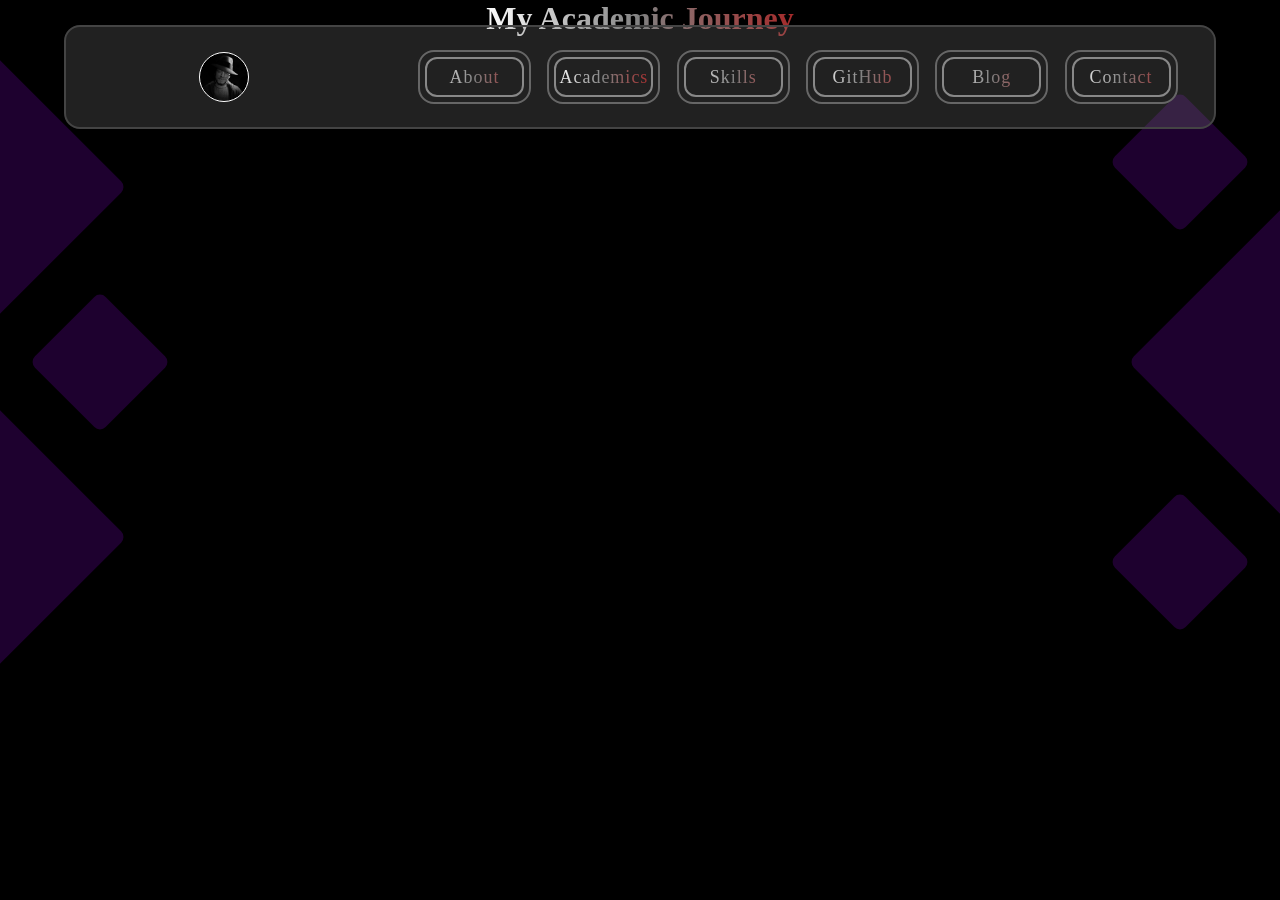
==== Pages/academics.html @ 6e8c1a6a "Initialize new page" ====
<!DOCTYPE html>
<html lang="en">
<head>
    <meta charset="UTF-8">
    <meta name="viewport" content="width=device-width, initial-scale=1.0">
    <title>Biraj Adhikari - Academics</title>
    <link rel="stylesheet" href="../Styling/root.css">
    <link rel="stylesheet" href="../Styling/navBar.css">
    <link rel="stylesheet" href="../Styling/decoration.css">
    <link rel="stylesheet" href="../Styling/academics.css">
</head>
<body id="academicsBody">
    <section id="decoration">
        <div class="decorator"></div>
        <div class="decorator"></div>
        <div class="decorator"></div>
        <div class="decorator"></div>
        <div class="decorator"></div>
        <div class="decorator"></div>
    </section>
    <nav>
        <div class="siteLogo"><a href="../index.html" style="all: unset; display: flex; justify-content: center; align-items: center; column-gap: 8px;"><div id="pp"></div><h1>Biraj Adhikari</h1></a></div>
        <img src="../Assets/settings.png" width="30px">
        <section>
            <div class="navItem"><a href="../index.html#aboutMe"><span>About</span></a></div>
            <div class="navItem"><a href="../index.html#academics"><span>Academics</span></a></div>
            <div class="navItem"><a href="../index.html#skills"><span>Skills</span></a></div>
            <div class="navItem"><a href="https://github.com/LibraAkaja/" target="_blank"><span>GitHub</span></a></div>
            <div class="navItem"><a href="../index.html#myBlog"><span>Blog</span></a></div>
            <div class="navItem"><span>Contact</span></a></div>
        </section>
    </nav>
    <h1 id="academicsHtmlH1">My Academic Journey</h1>
    <main id="academicsHtml">
    
    </main>
    <script src="../Scripts/navBar.js" type="module"></script>
    <script src="../Scripts/mainSections.js" type="module"></script>
</body>
</html>
---- Styling/root.css ----
*{
    padding: 0;
    margin: 0;
    box-sizing: border-box;
    outline: none;
}

body, html{
    background-color: #000000;
    overflow-x: hidden;
    scroll-behavior: smooth;
}

body{
    display: flex;
    flex-direction: column;
    justify-content: stretch;
    align-items: center;
    overflow-y: hidden;
}

main{
    width: 90vw;
    margin-top: 146px;
    z-index: 2;
    transition: transform 0.4s ease-in-out;
    display: grid;
    grid-template-columns: 1fr;
    row-gap: 71px;
    justify-items: center;
    align-items: center;
}

.detailCategory {
    opacity: 0;
    transform: translateY(12px);
    transition: all 0.4s ease;
}

#introduction:hover, #aboutMe:hover, #academics:hover, #myProjects:hover, #myBlog:hover, #contacts:hover{
    background: rgba(68, 68, 68, 0.5);
}

.detailCategory.show{
    opacity: 1;
    transform: translateY(0);
}

#root > section h3, #root > section p{
    user-select: none;
}

@media only screen and (min-width: 375px){
    main{
        margin-top: 172px;
        row-gap: 74px;
    }
}

@media only screen and (min-width: 768px){
    main{
        display: flex;
        justify-content: space-around;
        align-items: center;
        flex-direction: row;
        flex-wrap: wrap;
    }
    main > section{
        min-width: 200px;
        max-width: 44%;
        min-height: 400px;
    }
    main > section:nth-of-type(1){
        min-width: 44%;
    }
    main > section:nth-of-type(2){
        min-height: 260px;
    }
    .detailCategory{
        scroll-margin-top: 175px;
    }
}

@media only screen and (min-width: 1024px){
    main{
        justify-content: space-evenly;
    }
    main > section:nth-of-type(1){
        min-width: 30%;
    }
    main > section:nth-of-type(3), main > section:nth-of-type(4), main > section:nth-of-type(5), main > section:nth-of-type(6){
        max-width: 35%;
    }
}
---- Styling/navBar.css ----
nav{
    width: 90vw;
    min-height: 50px;
    border: 2px solid #444444;
    border-radius: 1rem;
    box-sizing: border-box;
    display: flex;
    justify-content: space-around;
    align-items: center;
    flex-wrap: wrap;
    row-gap: 25px;
    overflow: hidden;
    transition: all 0.4s ease-in-out;
    background: rgba(128, 128, 128, 0.26);
    position: fixed;
    top: 25px;
    z-index: 4;
}

nav:hover{
    background: #333333;
}

nav section{
    width: 100%;
    min-height: 100px;
    padding: 25px;
    display: flex;
    justify-content: space-evenly;
    align-items: center;
    flex-wrap: wrap;
    gap: 25px;
    display: none;
}

.navItem{
    color: white;
    width: 11ch;
    height: 40px;
    border: 2px solid #666666;
    border-radius: 1rem;
    display: flex;
    justify-content: center;
    align-items: center;
    box-sizing: content-box;
    cursor: pointer;
}

.navItem a{
    all: unset;
}

.siteLogo{
    display: flex;
    justify-content: center;
    align-items: center;
    column-gap: 8px;
}

h1{
    font-size: x-large;
    background: linear-gradient(to right, white, grey, brown);
    background-clip: text;
    -webkit-background-clip: text;
    -webkit-text-fill-color: transparent;
    cursor: default;
}

#pp{
    width: 30px;
    aspect-ratio: 1;
    background: url(../Assets/BA.png) center center no-repeat;
    background-size: cover;
    border: 1px solid white;
    border-radius: 50%;
}

h1:hover{
    background: linear-gradient(to right, skyblue, crimson);
    background-clip: text;
    -webkit-background-clip: text;
    -webkit-text-fill-color: transparent;
}

nav.scrolled{
    background: #333333;
}

@media only screen and (min-width: 375px){
    nav{
        min-height: 75px;
    }
    #pp{
        width: 40px;
    }
    nav section{
        width: 350px;
    }
}

@media only screen and (min-width:647px){
    nav{
        width: 80vw;
    }
    nav section{
        width: 450px;
    }
}

@media only screen and (min-width: 768px){
    nav{
        width: 90vw;
        padding: 0px;
    }
    #pp{
        width: 50px;
    }
    nav img{
        display: none;
    }
    .siteLogo{
        width: 11%;
    }
    nav h1{
        display: none;
    }
    nav section{
        width: 87%;
        padding: 0px;
        gap: 0px;
        display: flex;
    }
    .navItem span{
        width: 11ch;
        height: 40px;
        border-radius: 0.75rem;
        box-sizing: border-box;
        display: flex;
        justify-content: center;
        align-items: center;
        border: 2px solid #888888;
        background: linear-gradient(to right, white, grey, brown);
        background-clip: text;
        -webkit-background-clip: text;
        -webkit-text-fill-color: transparent;
    }
    .navItem span:hover{
        background: linear-gradient(to right, skyblue, crimson);
        background-clip: text;
        -webkit-background-clip: text;
        -webkit-text-fill-color: transparent;
    }
    .navItem:hover{
        background-color: #222222;
    }
}

@media only screen and (min-width: 1024px){
    h1{
        display: block;
    }
    .siteLogo{
        width: 24%;
        column-gap: 15px;
    }
    nav section{
        display: flex;
        width: 69%;
    }
}

@media only screen and (min-width: 1252px){
    .navItem{
        padding: 5px;
        font-size: large;
    }
    h1{
        font-size: xx-large;
    }
    .navItem span{
        letter-spacing: 1px;
    }
}
---- Styling/decoration.css ----
#decoration{
    /* width: 100vw !important; */
    /* height: 100vh !important; */
    display: flex;
    justify-content: center;
    align-items: center;
    flex-wrap: nowrap;
    position: fixed;
    inset: 0;
    overflow: hidden;
    pointer-events: none;
}

.decorator:nth-of-type(1), .decorator:nth-of-type(3), .decorator:nth-of-type(5){
    width: 100px;
    aspect-ratio: 1;
    /* background-color: rgba(147, 0, 156, 0.26); */
    background-color: rgba(56, 3, 86, 0.55);
    border-radius: 0.5rem;
}

.decorator:nth-of-type(2), .decorator:nth-of-type(4), .decorator:nth-of-type(6){
    width: 250px;
    aspect-ratio: 1;
    /* background-color: rgba(176, 0, 178, 0.26); */
    background-color: rgba(56, 3, 86, 0.55);
    border-radius: 0.5rem;
}

.decorator{
    rotate: 45deg;
    flex-shrink: none;
    position: fixed;
}

.decorator:nth-of-type(2){
    top: 62px;
    left: -175px;
}

.decorator:nth-of-type(4){
    top: 237px;
    right: -150px;
}

.decorator:nth-of-type(6){
    top: 412px;
    left: -175px;
}

.decorator:nth-of-type(1){
    top: 112px;
    right: 50px;
    animation: spinClockwise 8s ease 0s infinite alternate;
}

.decorator:nth-of-type(3){
    top: 312px;
    left: 50px;
    animation: spinAnticlockwise 8s ease 0s infinite alternate;
}

.decorator:nth-of-type(5){
    top: 512px;
    right: 50px;
    animation: spinClockwise 8s ease 0s infinite alternate;
}

@keyframes spinClockwise{
    from{
        transform: rotateZ(0deg);
    }
    to{
        transform: rotateZ(360deg);
    }
}

@keyframes spinAnticlockwise{
    from{
        transform: rotateZ(0deg);
    }
    to{
        transform: rotateZ(-360deg);
    }
}
---- Styling/academics.css ----
#academics{
    width: 90vw;
    display: flex;
    justify-content: center;
    align-items: center;
    flex-direction: column;
    row-gap: 25px;
    border: 2px solid #444444;
    border-radius: 1rem 0.25rem 1rem 0.25rem;
    background: rgba(34, 34, 34, 0.75);
    padding: 25px 25px 50px 25px;
    box-sizing: border-box;
    color: white;
}

#academics span{
    margin-top: -51px;
    /* margin-left: 17px; */
    font-size: 22px;
    padding: 5px;
    background: #111111;
    display: block;
    width: 13ch;
    text-align: center;
    border: 2px solid #444444;
    border-radius: 0.5rem 0 0.5rem 0;
    box-sizing: border-box;
}

#academics img:nth-of-type(2), #academics a img{
    transition: filter 0.4s ease;
    filter: contrast(0.4);
}

#academics img:nth-of-type(2):hover, #academics a img:hover{
    filter: contrast(0) invert(1);
}

#academics span p, #academics p{
    background: linear-gradient(to right, white, grey, brown);
    background-clip: text;
    -webkit-background-clip: text;
    -webkit-text-fill-color: transparent;
}

#academics span p:hover, #academics p:hover{
    background: linear-gradient(to right, skyblue, crimson);
    background-clip: text;
    -webkit-background-clip: text;
    -webkit-text-fill-color: transparent;
}

@media only screen and (min-width: 320px){
    #academics p{
        font-size: larger;
    }
}
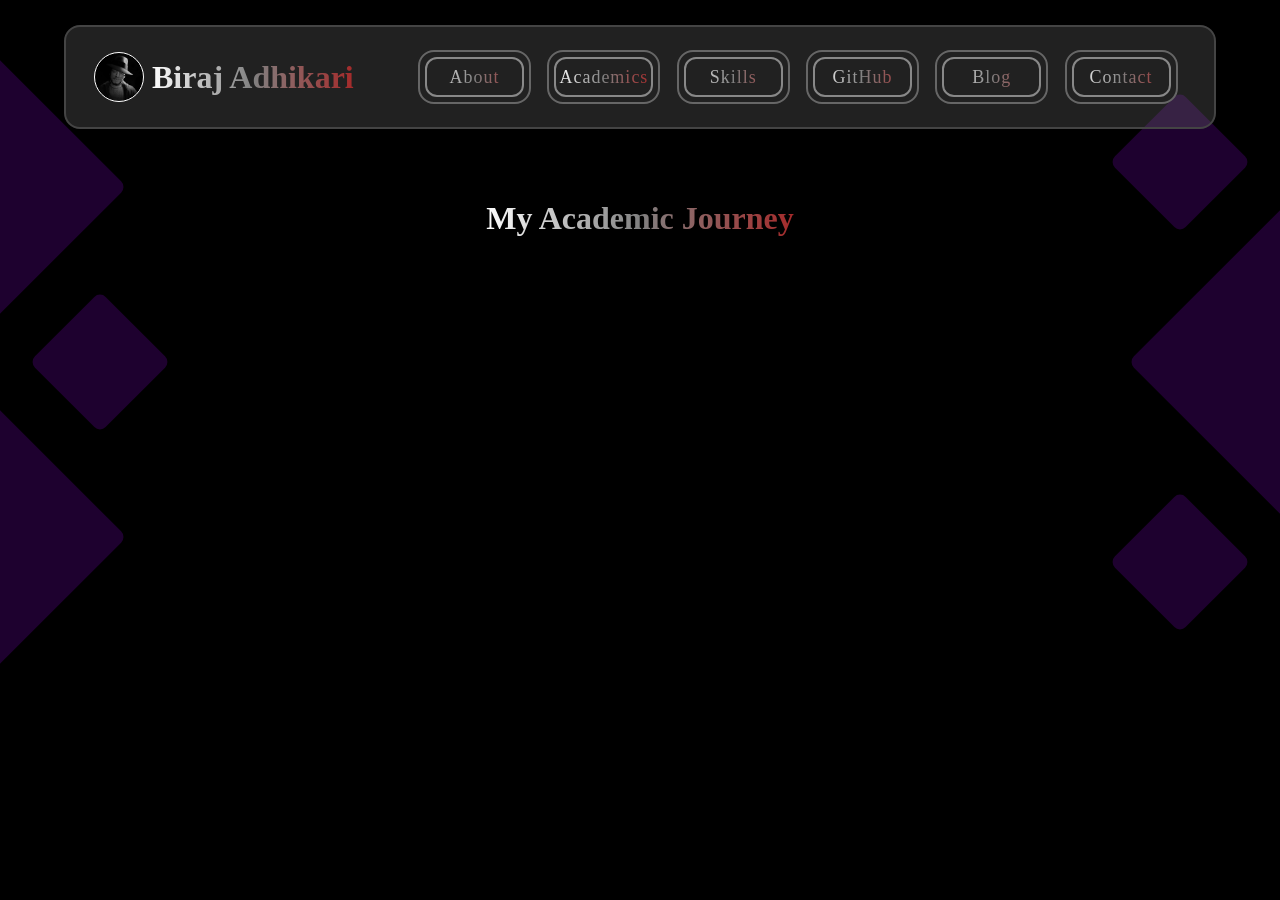
==== commit e9b0a461: "Structure assets" ====
--- a/Pages/academics.html
+++ b/Pages/academics.html
@@ -32,7 +32,34 @@
     </nav>
     <h1 id="academicsHtmlH1">My Academic Journey</h1>
     <main id="academicsHtml">
-    
+        <section class="institute" id="innovative">
+            <img src="">
+            <span>
+                <h2></h2>
+                <p></p>
+            </span>
+        </section>
+        <section class="institute" id="lsa">
+            <img src="">
+            <span>
+                <h2></h2>
+                <p></p>
+            </span>
+        </section>
+        <section class="institute" id="bernHardt">
+            <img src="">
+            <span>
+                <h2></h2>
+                <p></p>
+            </span>
+        </section>
+        <section class="institute" id="thapathali">
+            <img src="">
+            <span>
+                <h2></h2>
+                <p></p>
+            </span>
+        </section>
     </main>
     <script src="../Scripts/navBar.js" type="module"></script>
     <script src="../Scripts/mainSections.js" type="module"></script>
--- a/Styling/navBar.css
+++ b/Styling/navBar.css
@@ -69,7 +69,7 @@
 #pp{
     width: 30px;
     aspect-ratio: 1;
-    background: url(../Assets/BA.png) center center no-repeat;
+    background: url(../Assets/Cube/BA.png) center center no-repeat;
     background-size: cover;
     border: 1px solid white;
     border-radius: 50%;
@@ -157,7 +157,7 @@
 
 @media only screen and (min-width: 1024px){
     h1{
-        display: block;
+        display: block !important;
     }
     .siteLogo{
         width: 24%;
--- a/Styling/academics.css
+++ b/Styling/academics.css
@@ -54,4 +54,17 @@
     #academics p{
         font-size: larger;
     }
+}
+
+#academicsHtmlH1{
+    margin-top: 125px;
+    position: fixed;
+    transition: all 0.4s ease;
+}
+
+@media only screen and (min-width: 768px){
+    #academicsHtmlH1{
+        margin-top: 200px;
+        font-size: xx-large;
+    }
 }
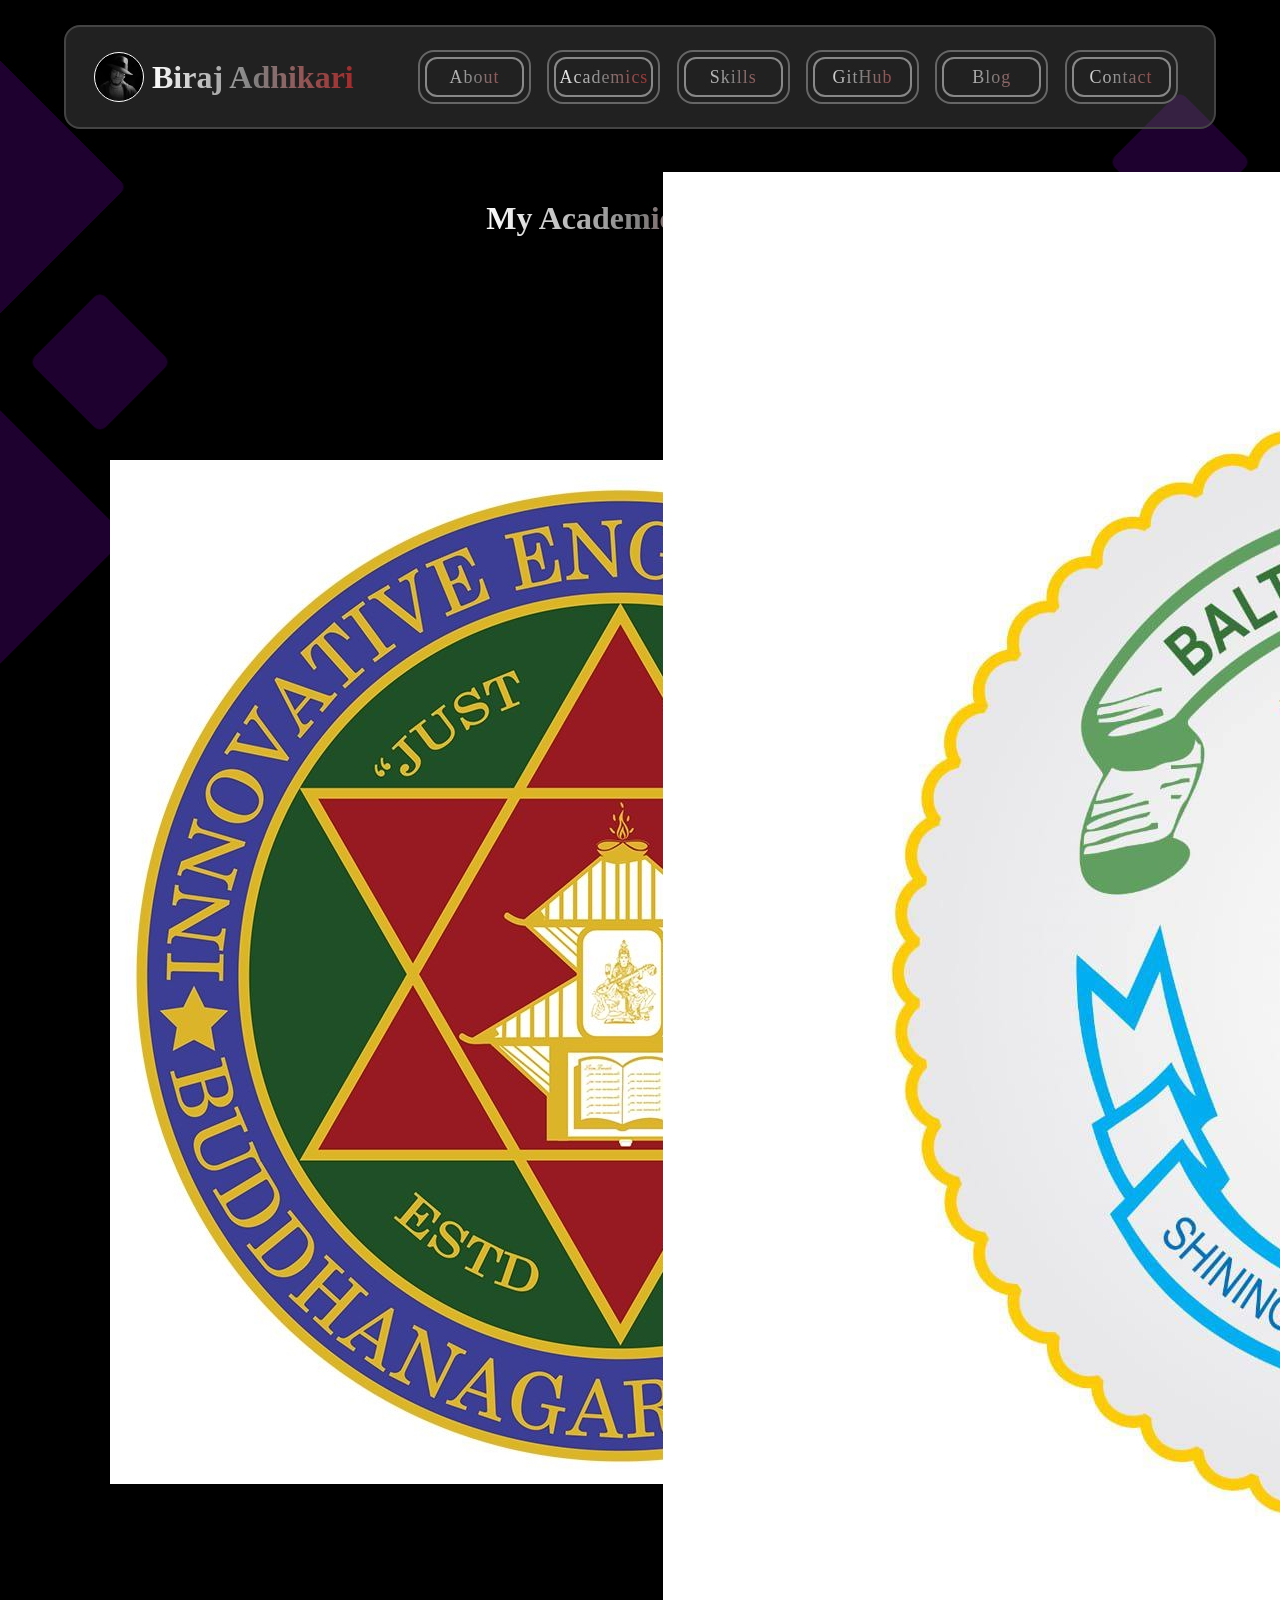
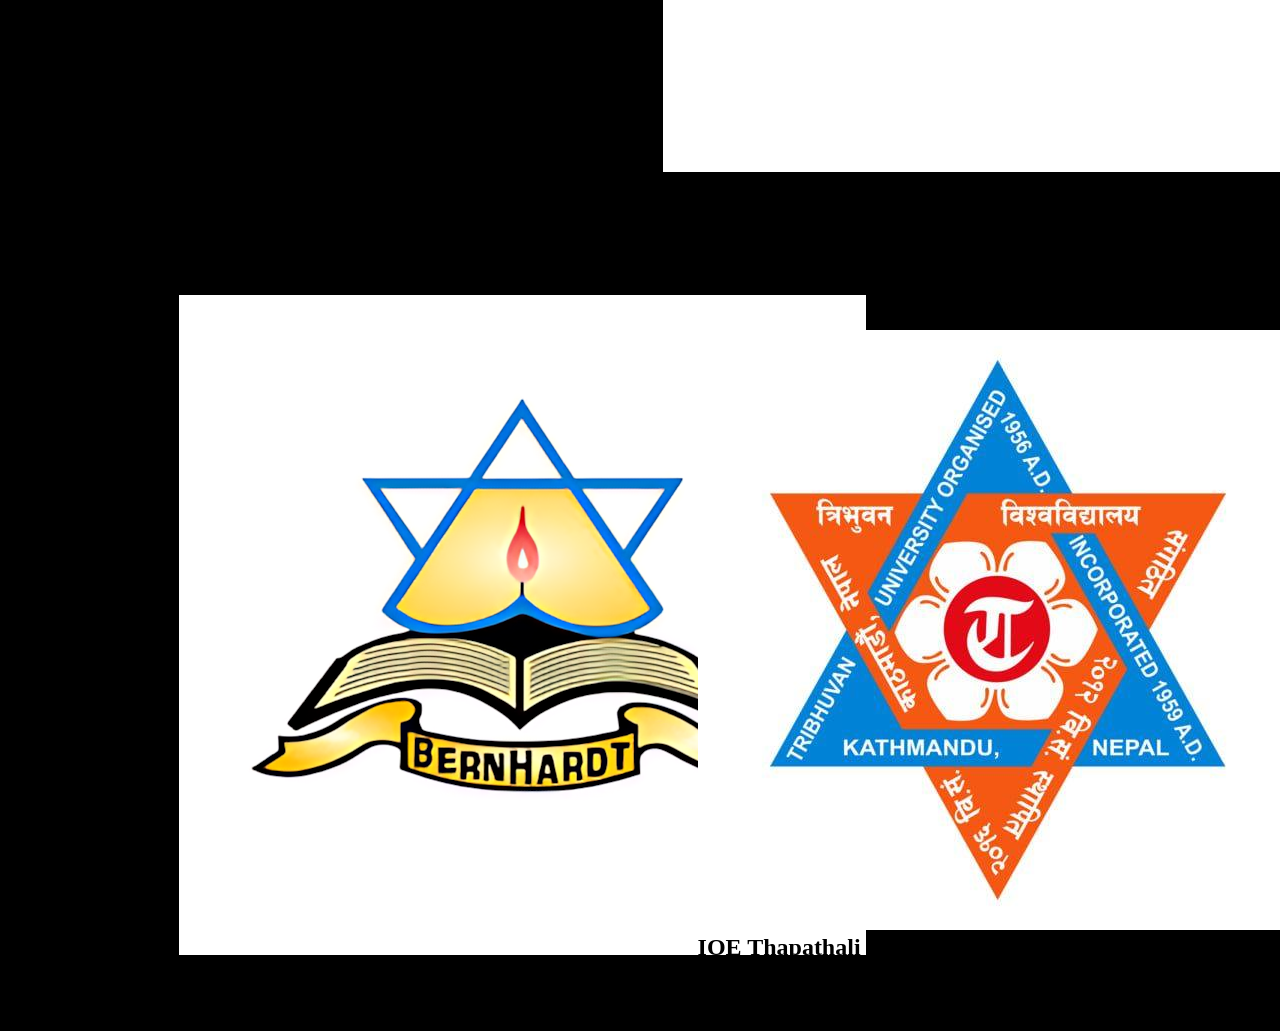
==== commit b3fe4935: "Add content to sections" ====
--- a/Pages/academics.html
+++ b/Pages/academics.html
@@ -23,41 +23,41 @@
         <img src="../Assets/settings.png" width="30px">
         <section>
             <div class="navItem"><a href="../index.html#aboutMe"><span>About</span></a></div>
-            <div class="navItem"><a href="../index.html#academics"><span>Academics</span></a></div>
+            <div class="navItem"><a href=""><span>Academics</span></a></div>
             <div class="navItem"><a href="../index.html#skills"><span>Skills</span></a></div>
             <div class="navItem"><a href="https://github.com/LibraAkaja/" target="_blank"><span>GitHub</span></a></div>
-            <div class="navItem"><a href="../index.html#myBlog"><span>Blog</span></a></div>
-            <div class="navItem"><span>Contact</span></a></div>
+            <div class="navItem"><a href="../Pages/myBlog.html"><span>Blog</span></a></div>
+            <div class="navItem"><a href="../Pages/contact.html"><span>Contact</span></a></div>
         </section>
     </nav>
-    <h1 id="academicsHtmlH1">My Academic Journey</h1>
-    <main id="academicsHtml">
+    <h1 id="academicsHtmlH1" class="hOne">My Academic Journey</h1>
+    <main id="academicsHtml" class="otherPage">
         <section class="institute" id="innovative">
-            <img src="">
+            <img src="../Assets/Academic/Innovative.jpg" alt="Innovative English School">
             <span>
-                <h2></h2>
-                <p></p>
+                <h2>Innovative English School</h2>
+                <p>This is the place where I studied from Grade 1 to Grade 7.</p>
             </span>
         </section>
         <section class="institute" id="lsa">
-            <img src="">
+            <img src="../Assets/Academic/LSA.jpg" alt="Little Stars Academy">
             <span>
-                <h2></h2>
-                <p></p>
+                <h2>Little Stars Academy</h2>
+                <p>This place is where I studied from Grade 8 and then graduated after Grade 10.</p>
             </span>
         </section>
         <section class="institute" id="bernHardt">
-            <img src="">
+            <img src="../Assets/Academic/BernHardt.png" alt="Kathmandu BernHardt Higher Secondary School">
             <span>
-                <h2></h2>
-                <p></p>
+                <h2>Kathmandu BernHardt Higher Secondary School</h2>
+                <p>This place is where I studied +2 (High School).</p>
             </span>
         </section>
         <section class="institute" id="thapathali">
-            <img src="">
+            <img src="../Assets/Academic/Thapathali.jpg" alt="Thapathali Campus">
             <span>
-                <h2></h2>
-                <p></p>
+                <h2>IOE Thapathali Campus</h2>
+                <p>This is where I am currently pursuing my Bachelors in Computer Engineering degree.</p>
             </span>
         </section>
     </main>
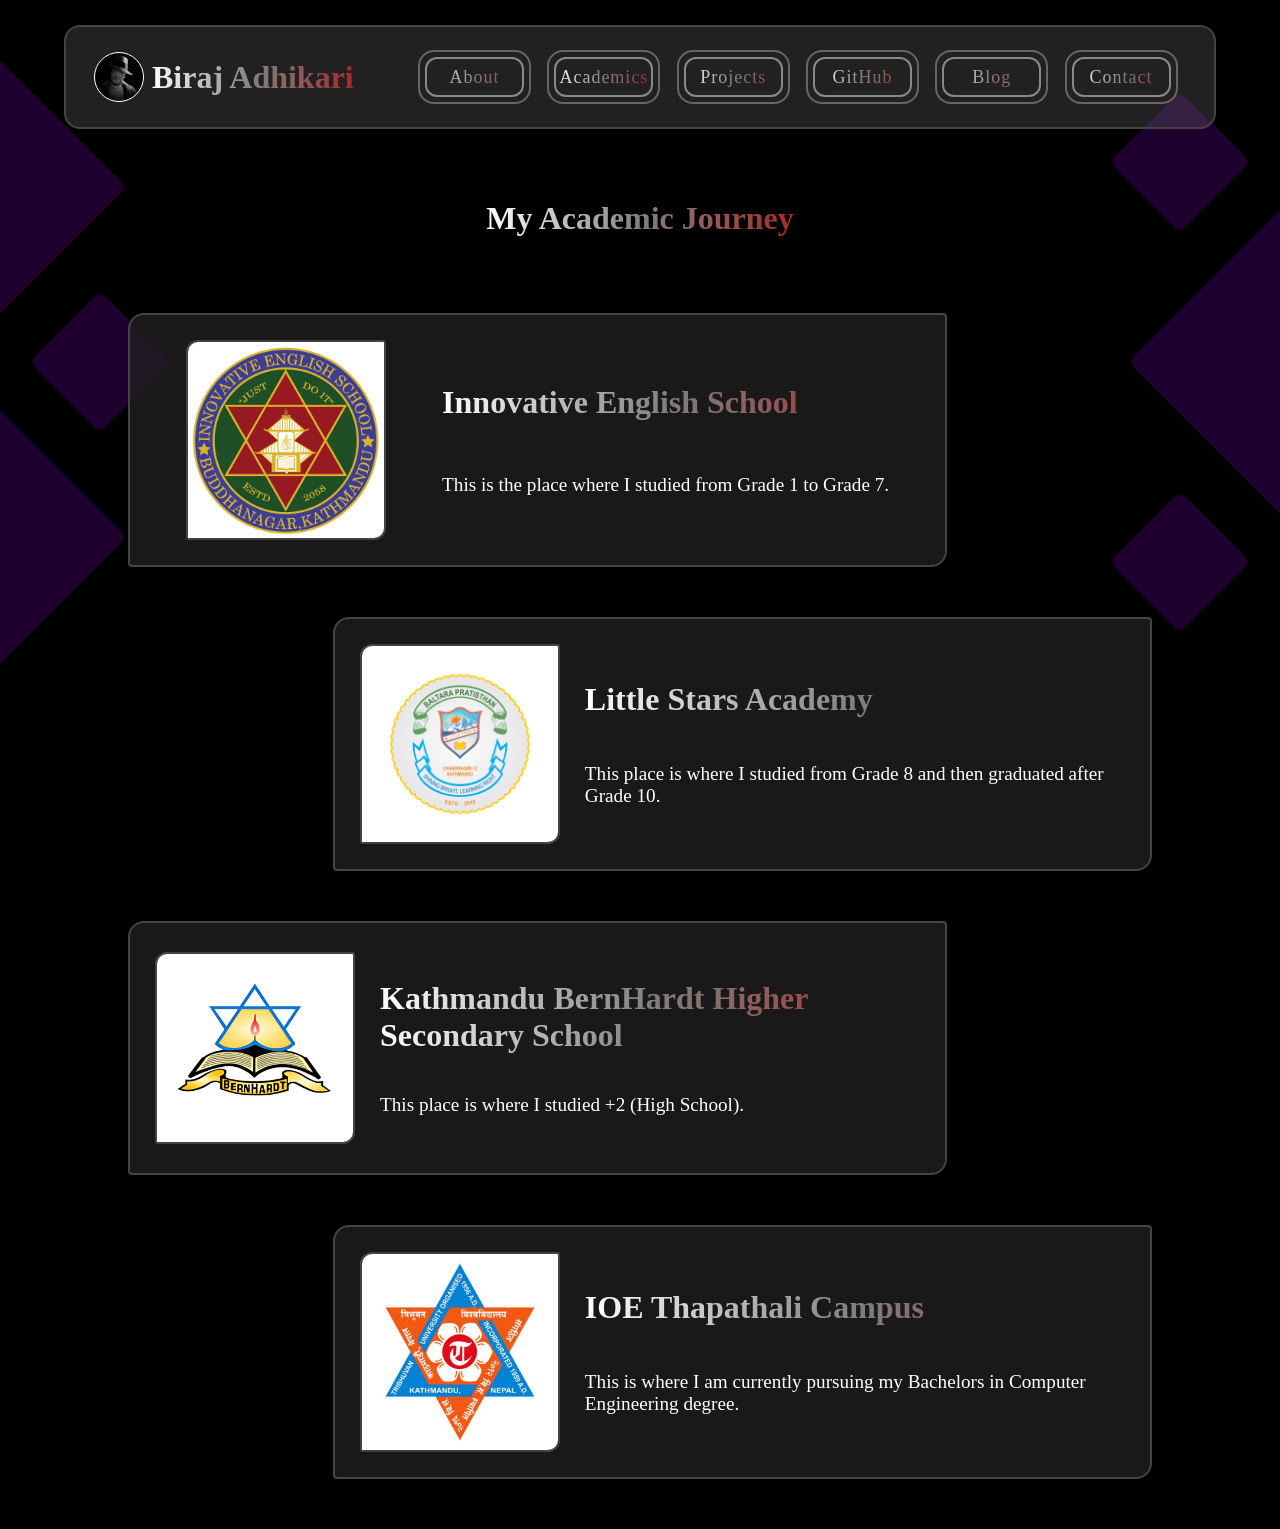
==== commit 08c23669: "Minor changes" ====
--- a/Pages/academics.html
+++ b/Pages/academics.html
@@ -24,9 +24,9 @@
         <section>
             <div class="navItem"><a href="../index.html#aboutMe"><span>About</span></a></div>
             <div class="navItem"><a href=""><span>Academics</span></a></div>
-            <div class="navItem"><a href="../index.html#skills"><span>Skills</span></a></div>
+            <div class="navItem"><a href="../Pages/projects.html"><span>Projects</span></a></div>
             <div class="navItem"><a href="https://github.com/LibraAkaja/" target="_blank"><span>GitHub</span></a></div>
-            <div class="navItem"><a href="../Pages/myBlog.html"><span>Blog</span></a></div>
+            <div class="navItem"><a href="" onclick="alert('I do not have a blog yet')"><span>Blog</span></a></div>
             <div class="navItem"><a href="../Pages/contact.html"><span>Contact</span></a></div>
         </section>
     </nav>
--- a/Styling/root.css
+++ b/Styling/root.css
@@ -50,6 +50,15 @@
     user-select: none;
 }
 
+.hOne, .otherpage p, .otherPage h2{
+    user-select: none;
+}
+
+.hOne.scrolled{
+    opacity: 0;
+    transform: translateY(-40px);
+}
+
 @media only screen and (min-width: 375px){
     main{
         margin-top: 172px;
@@ -91,4 +100,7 @@
     main > section:nth-of-type(3), main > section:nth-of-type(4), main > section:nth-of-type(5), main > section:nth-of-type(6){
         max-width: 35%;
     }
+    .sectionP{
+        font-size: x-large !important;
+    }
 }
--- a/Styling/academics.css
+++ b/Styling/academics.css
@@ -15,7 +15,6 @@
 
 #academics span{
     margin-top: -51px;
-    /* margin-left: 17px; */
     font-size: 22px;
     padding: 5px;
     background: #111111;
@@ -56,15 +55,146 @@
     }
 }
 
+#academicsHtml{
+    margin-top: 200px;
+    gap: 0;
+}
+
 #academicsHtmlH1{
     margin-top: 125px;
     position: fixed;
     transition: all 0.4s ease;
 }
 
+#academicsHtml img{
+    width: 100%;
+    border: 2px solid #444444;
+    border-radius: 0.75rem 0.15rem 0.75rem 0.15rem;
+}
+
+.institute{
+    width: 100%;
+    padding: 25px;
+    display: flex;
+    flex-direction: column;
+    justify-content: space-evenly;
+    align-items: center;
+    border: 2px solid #444444;
+    border-radius: 1rem 0.25rem 1rem 0.25rem;
+    background: rgba(34, 34, 34, 0.75);
+    margin-bottom: 50px;
+}
+
+.institute:hover{
+    background: rgba(68, 68, 68, 0.5);
+}
+
+.institute span{
+    margin-top: 13px;
+}
+
+.institute h2{
+    background: linear-gradient(to right, white, grey, brown);
+    background-clip: text;
+    -webkit-background-clip: text;
+    -webkit-text-fill-color: transparent;
+}
+
+.institute h2:hover{
+    background: linear-gradient(to right, skyblue, crimson);
+    background-clip: text;
+    -webkit-background-clip: text;
+    -webkit-text-fill-color: transparent;
+}
+
+.institute p{
+    color: white;
+    margin-top: 8px;
+}
+
+.institute.hide{
+    opacity: 0;
+    transform: translateY(12px);
+    transition: all 0.4s ease;
+}
+
+.institute.show{
+    opacity: 1;
+    transform: translateY(0px);
+    transition: all 0.4s ease;
+}
+
+@media only screen and (min-width: 425px){
+    #academicsHtml{
+        width: 375px;
+    }
+}
+
 @media only screen and (min-width: 768px){
+    
+    #academicsHtml{
+        flex-direction: column;
+        margin-top: 313px !important;
+    }
     #academicsHtmlH1{
         margin-top: 200px;
         font-size: xx-large;
     }
+    .institute{
+        min-width: 100% !important;
+        min-height: 75px !important;
+    }
+}
+
+@media only screen and (min-width: 1024px){
+    #academicsHtml{
+        flex-direction: column;
+        width: 80vw;
+    }
+    .institute{
+        min-width: 50% !important;
+        max-width: 80% !important;
+        min-height: 200px !important;
+        flex-direction: row;
+    }
+    .institute span{
+        margin: 0px 0px 0px 25px;
+        height: 200px;
+        display: flex;
+        flex-direction: column;
+        justify-content: space-evenly;
+    }
+    .institute h2{
+        font-size: xx-large;
+    }
+    .institute p{
+        font-size: larger;
+    }
+    #innovative{
+        align-self: flex-start;
+    }
+    #lsa{
+        align-self: flex-end;
+    }
+    #bernHardt{
+        align-self: flex-start;
+    }
+    #thapathali{
+        align-self: flex-end;
+    }
+    #academicsHtml img{
+        width: 200px;
+    }
+}
+
+@media only screen and (min-width: 1440px){
+    .institute{
+        max-width: 60% !important;
+    }
+    #academicsHtml img{
+        width: 260px;
+    }
+    .institute span{
+        height: 251px;
+    }
 }
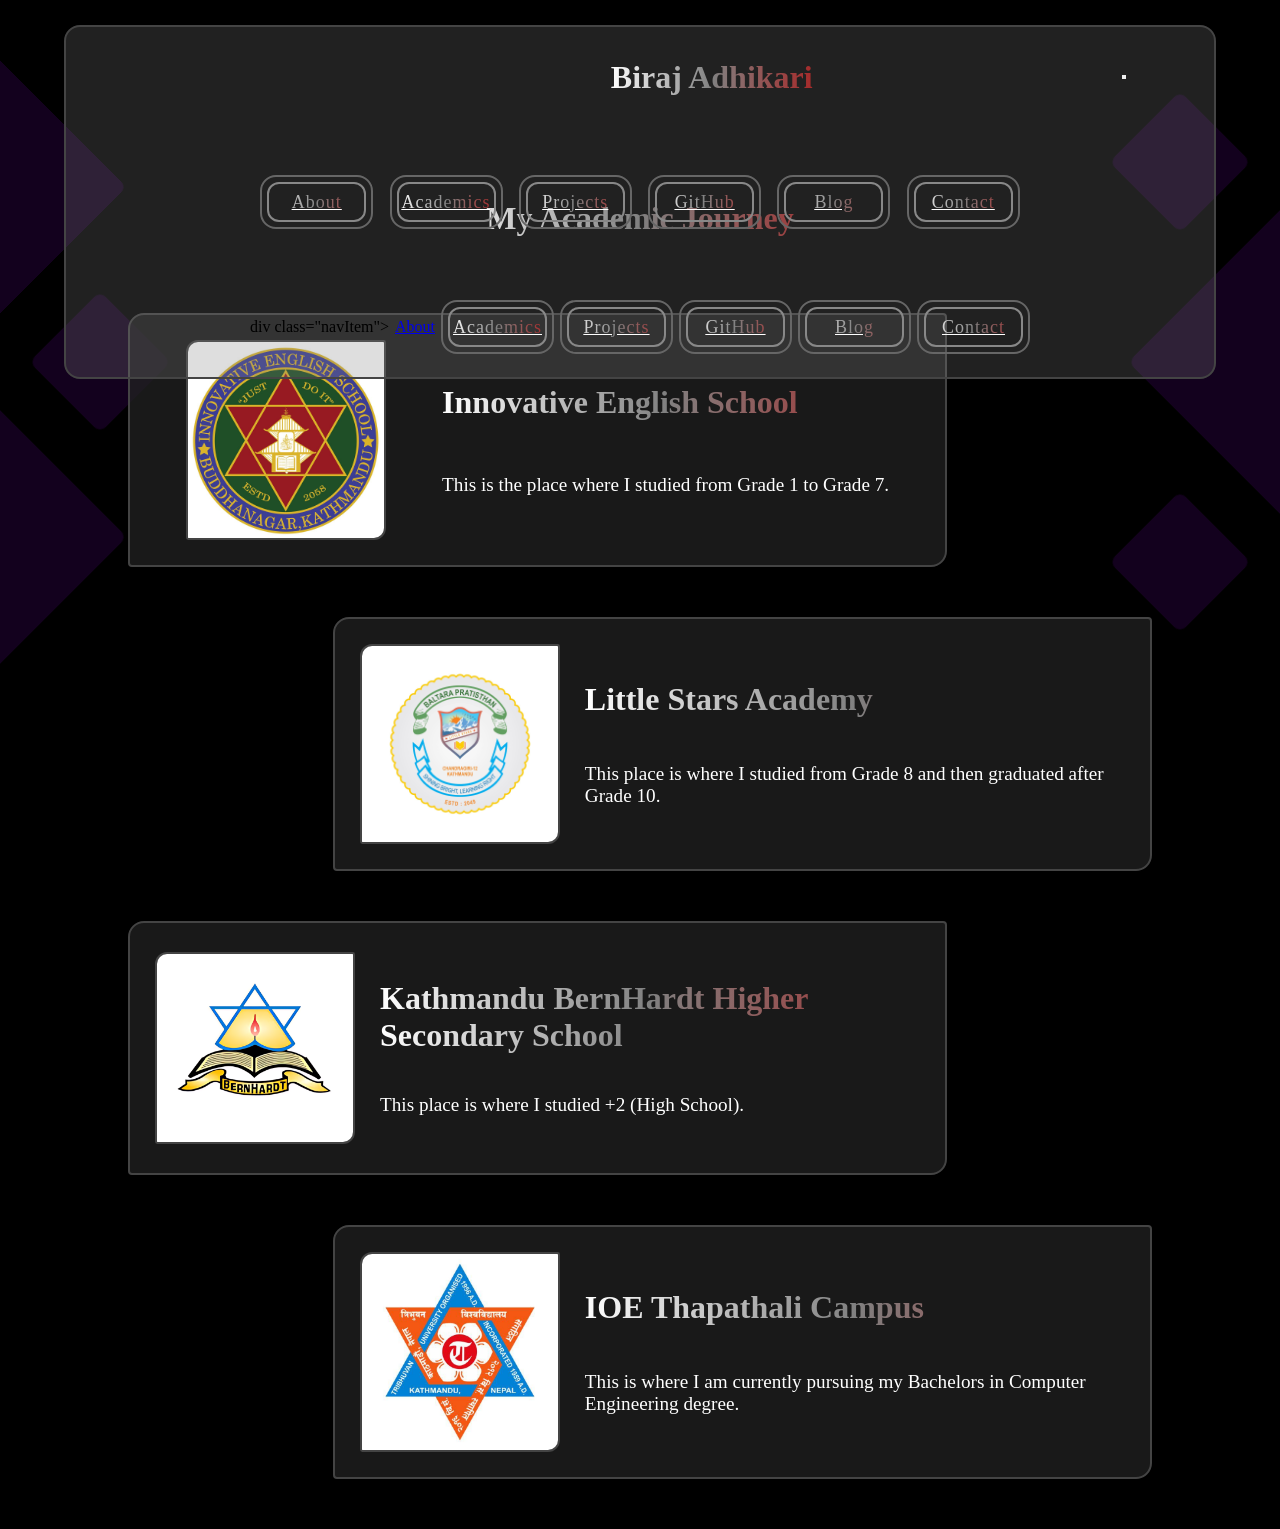
==== commit 8ea85b4d: "Add light/dark mode plus minor changes" ====
--- a/Pages/academics.html
+++ b/Pages/academics.html
@@ -18,49 +18,65 @@
         <div class="decorator"></div>
         <div class="decorator"></div>
     </section>
-    <nav>
-        <div class="siteLogo"><a href="../index.html" style="all: unset; display: flex; justify-content: center; align-items: center; column-gap: 8px;"><div id="pp"></div><h1>Biraj Adhikari</h1></a></div>
-        <img src="../Assets/settings.png" width="30px">
-        <section>
-            <div class="navItem"><a href="../index.html#aboutMe"><span>About</span></a></div>
-            <div class="navItem"><a href=""><span>Academics</span></a></div>
-            <div class="navItem"><a href="../Pages/projects.html"><span>Projects</span></a></div>
-            <div class="navItem"><a href="https://github.com/LibraAkaja/" target="_blank"><span>GitHub</span></a></div>
-            <div class="navItem"><a href="" onclick="alert('I do not have a blog yet')"><span>Blog</span></a></div>
-            <div class="navItem"><a href="../Pages/contact.html"><span>Contact</span></a></div>
+    <nav class="navbar">
+        <section class="nav-logo-section">
+            <div class="siteLogo"></div>
+            <h1>Biraj Adhikari</h1>
+        </section>
+        <button type="button" class="hamburger" aria-label="Menu">
+            <img src="../Assets/settings.png" width="30"/>
+        </button>
+        <section class="nav-menu" id="desktop-menu">
+            <a class="navItem" href="../index.html#aboutMe"><span>About</span></a>
+            <a class="navItem" href=""><span>Academics</span></a>
+            <a class="navItem" href="../Pages/projects.html"><span>Projects</span></a>
+            <a class="navItem" href="https://github.com/LibraAkaja/" target="_blank"><span>GitHub</span></a>
+            <a class="navItem" href="" onclick="alert('I do not have a blog yet')"><span>Blog</span></a>
+            <a class="navItem" href="../Pages/contact.html"><span>Contact</span></a>
+            <img src="../Assets/dark.png" width="40" class="themeProvider"/>
+        </section>
+        <section class="nav-menu" id="handheld-menu">
+            div class="navItem"><a href="../index.html#aboutMe"><span>About</span></a>
+            <a class="navItem" href=""><span>Academics</span></a>
+            <a class="navItem" href="../Pages/projects.html"><span>Projects</span></a>
+            <a class="navItem" href="https://github.com/LibraAkaja/" target="_blank"><span>GitHub</span></a>
+            <a class="navItem" href="" onclick="alert('I do not have a blog yet')"><span>Blog</span></a>
+            <a class="navItem" href="../Pages/contact.html"><span>Contact</span></a>
+            <img src="../Assets/dark.png" width="40" class="themeProvider"/>
         </section>
     </nav>
     <h1 id="academicsHtmlH1" class="hOne">My Academic Journey</h1>
     <main id="academicsHtml" class="otherPage">
         <section class="institute" id="innovative">
-            <img src="../Assets/Academic/Innovative.jpg" alt="Innovative English School">
+            <img src="../Assets/Academic/Innovative.jpg" alt="Innovative English School"/>
             <span>
                 <h2>Innovative English School</h2>
                 <p>This is the place where I studied from Grade 1 to Grade 7.</p>
             </span>
         </section>
         <section class="institute" id="lsa">
-            <img src="../Assets/Academic/LSA.jpg" alt="Little Stars Academy">
+            <img src="../Assets/Academic/LSA.jpg" alt="Little Stars Academy"/>
             <span>
                 <h2>Little Stars Academy</h2>
                 <p>This place is where I studied from Grade 8 and then graduated after Grade 10.</p>
             </span>
         </section>
         <section class="institute" id="bernHardt">
-            <img src="../Assets/Academic/BernHardt.png" alt="Kathmandu BernHardt Higher Secondary School">
+            <img src="../Assets/Academic/BernHardt.png" alt="Kathmandu BernHardt Higher Secondary School"/>
             <span>
                 <h2>Kathmandu BernHardt Higher Secondary School</h2>
                 <p>This place is where I studied +2 (High School).</p>
             </span>
         </section>
         <section class="institute" id="thapathali">
-            <img src="../Assets/Academic/Thapathali.jpg" alt="Thapathali Campus">
+            <img src="../Assets/Academic/Thapathali.jpg" alt="Thapathali Campus"/>
             <span>
                 <h2>IOE Thapathali Campus</h2>
                 <p>This is where I am currently pursuing my Bachelors in Computer Engineering degree.</p>
             </span>
         </section>
     </main>
+    <script src="../Scripts/themeProvider.js" type="module"></script>
     <script src="../Scripts/navBar.js" type="module"></script>
     <script src="../Scripts/mainSections.js" type="module"></script>
 </body>
--- a/Styling/decoration.css
+++ b/Styling/decoration.css
@@ -1,6 +1,4 @@
 #decoration{
-    /* width: 100vw !important; */
-    /* height: 100vh !important; */
     display: flex;
     justify-content: center;
     align-items: center;
@@ -14,16 +12,14 @@
 .decorator:nth-of-type(1), .decorator:nth-of-type(3), .decorator:nth-of-type(5){
     width: 100px;
     aspect-ratio: 1;
-    /* background-color: rgba(147, 0, 156, 0.26); */
-    background-color: rgba(56, 3, 86, 0.55);
+    background-color: rgba(56, 3, 86, 0.35);
     border-radius: 0.5rem;
 }
 
 .decorator:nth-of-type(2), .decorator:nth-of-type(4), .decorator:nth-of-type(6){
     width: 250px;
     aspect-ratio: 1;
-    /* background-color: rgba(176, 0, 178, 0.26); */
-    background-color: rgba(56, 3, 86, 0.55);
+    background-color: rgba(56, 3, 86, 0.35);
     border-radius: 0.5rem;
 }
 
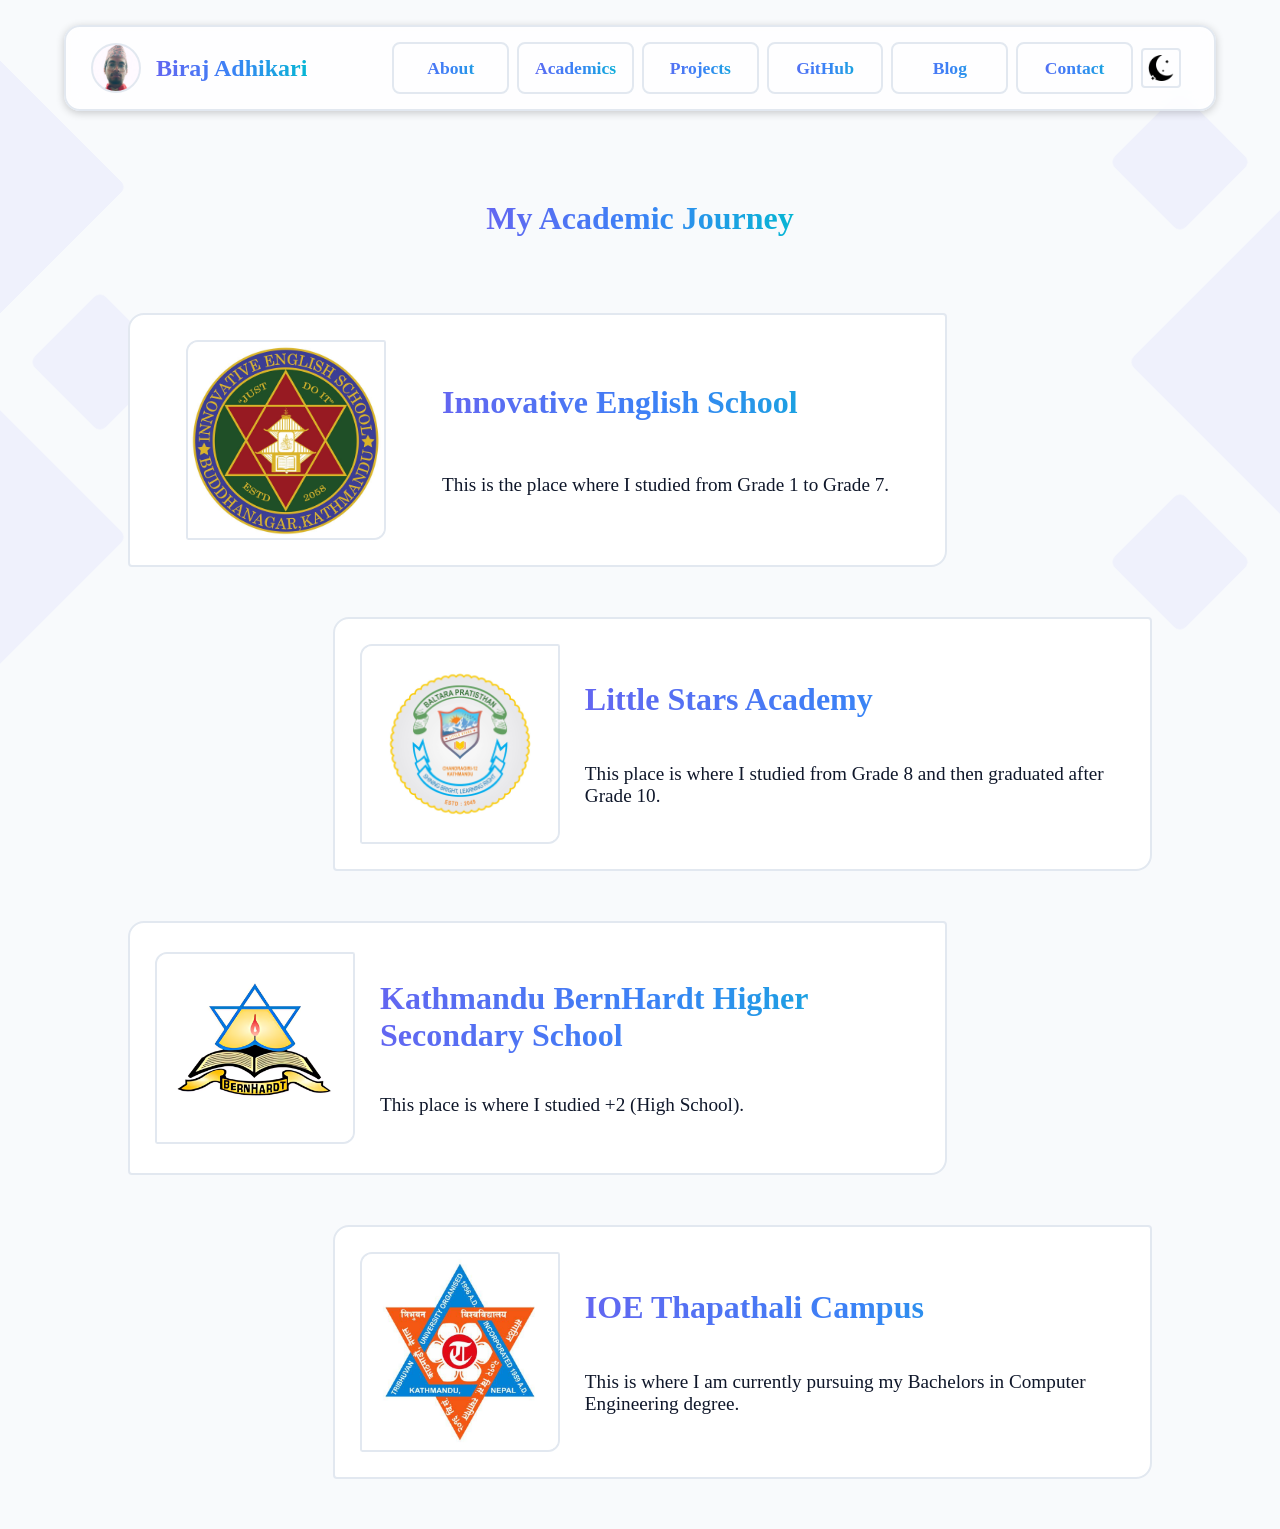
==== commit 64237292: "Minor changes" ====
--- a/Pages/academics.html
+++ b/Pages/academics.html
@@ -24,25 +24,25 @@
             <h1>Biraj Adhikari</h1>
         </section>
         <button type="button" class="hamburger" aria-label="Menu">
-            <img src="../Assets/settings.png" width="30"/>
+            <img src="../Assets/settings.png" alt="Hamburger" width="30"/>
         </button>
         <section class="nav-menu" id="desktop-menu">
             <a class="navItem" href="../index.html#aboutMe"><span>About</span></a>
-            <a class="navItem" href=""><span>Academics</span></a>
+            <a class="navItem" href="../Pages/academics.html"><span>Academics</span></a>
             <a class="navItem" href="../Pages/projects.html"><span>Projects</span></a>
             <a class="navItem" href="https://github.com/LibraAkaja/" target="_blank"><span>GitHub</span></a>
             <a class="navItem" href="" onclick="alert('I do not have a blog yet')"><span>Blog</span></a>
             <a class="navItem" href="../Pages/contact.html"><span>Contact</span></a>
-            <img src="../Assets/dark.png" width="40" class="themeProvider"/>
+            <img src="../Assets/dark.png" alt="ThemeIcon" width="40" class="themeProvider"/>
         </section>
         <section class="nav-menu" id="handheld-menu">
-            div class="navItem"><a href="../index.html#aboutMe"><span>About</span></a>
-            <a class="navItem" href=""><span>Academics</span></a>
+            <a class="navItem" href="../index.html#aboutMe"><span>About</span></a>
+            <a class="navItem" href="../Pages/academics.html"><span>Academics</span></a>
             <a class="navItem" href="../Pages/projects.html"><span>Projects</span></a>
             <a class="navItem" href="https://github.com/LibraAkaja/" target="_blank"><span>GitHub</span></a>
             <a class="navItem" href="" onclick="alert('I do not have a blog yet')"><span>Blog</span></a>
             <a class="navItem" href="../Pages/contact.html"><span>Contact</span></a>
-            <img src="../Assets/dark.png" width="40" class="themeProvider"/>
+            <img src="../Assets/dark.png" alt="ThemeIcon" width="40" class="themeProvider"/>
         </section>
     </nav>
     <h1 id="academicsHtmlH1" class="hOne">My Academic Journey</h1>
--- a/Styling/root.css
+++ b/Styling/root.css
@@ -1,3 +1,93 @@
+:root {
+    --bg-body: #f8fafc;
+    --bg-div: #ffffff;
+    --bg-span: #f1f5f9;
+    --bg-btn: #e2e8f0;
+
+    --border-color: #e2e8f0;
+
+    --hover-div: #eef2f7;
+    --hover-btn: #6366f1;
+
+    --a-text: #6366f1;            
+    --a-text-hover: #0f172a;
+
+    --p-color: #0f172a;
+
+    --gradient: linear-gradient(to right, #6366f1, #3b82f6, #06b6d4);
+    --gradient-hover: linear-gradient(to right, #4f46e5, #2563eb);
+
+    --border-cube: #6366f1;
+
+    --bg-decor: rgba(99, 102, 241, 0.06);
+
+    --nav-bg: rgba(255, 255, 255, 0.8);
+    --nav-border: #e2e8f0;
+    --nav-text: #0f172a;
+    --nav-hover-bg: #f1f5f9;
+    --nav-accent: #6366f1;
+}
+
+:root[data-theme="light"]{
+    --bg-body: #f8fafc;
+    --bg-div: #ffffff;
+    --bg-span: #f1f5f9;
+    --bg-btn: #e2e8f0;
+
+    --border-color: #e2e8f0;
+
+    --hover-div: #eef2f7;
+    --hover-btn: #6366f1;
+
+    --a-text: #6366f1;             
+    --a-text-hover: #0f172a;
+
+    --p-color: #0f172a;
+
+    --gradient: linear-gradient(to right, #6366f1, #3b82f6, #06b6d4);
+    --gradient-hover: linear-gradient(to right, #4f46e5, #2563eb);
+
+    --border-cube: #6366f1;
+
+    --bg-decor: rgba(99, 102, 241, 0.06);
+
+    --nav-bg: rgba(255, 255, 255, 0.8);
+    --nav-border: #e2e8f0;
+    --nav-text: #0f172a;
+    --nav-hover-bg: #f1f5f9;
+    --nav-accent: #6366f1;
+}
+
+:root[data-theme="dark"]{
+    --bg-body: #0f172a;
+    --bg-div: #1e293b;
+    --bg-span: #020617;
+    --bg-btn: #334155;
+
+    --border-color: #334155;
+
+    --hover-div: #2b3545;
+    --hover-btn: #818cf8;
+
+    --a-text: #818cf8;           
+    --a-text-hover: #ffffff;
+
+    --p-color: #e2e8f0;
+
+    --gradient: linear-gradient(to right, #818cf8, #38bdf8, #22c55e);
+    --gradient-hover: linear-gradient(to right, #6366f1, #0ea5e9);
+
+    --border-cube: #818cf8;
+
+    --bg-decor: rgba(129, 140, 248, 0.07);
+
+    --nav-bg: rgba(15, 23, 42, 0.8);
+    --nav-border: #334155;
+    --nav-text: #e2e8f0;
+    --nav-hover-bg: #1e293b;
+    --nav-accent: #818cf8;
+}
+
 *{
     padding: 0;
     margin: 0;
@@ -6,7 +96,7 @@
 }
 
 body, html{
-    background-color: #000000;
+    background-color: var(--bg-body);
     overflow-x: hidden;
     scroll-behavior: smooth;
 }
@@ -37,8 +127,23 @@
     transition: all 0.4s ease;
 }
 
+#introduction, #aboutMe, #academics, #myProjects, #myBlog, #contacts{
+    background: var(--bg-div);
+}
+
 #introduction:hover, #aboutMe:hover, #academics:hover, #myProjects:hover, #myBlog:hover, #contacts:hover{
-    background: rgba(68, 68, 68, 0.5);
+    background: var(--hover-div);
+}
+
+#contactHtmlH1, #academicsHtmlH1, #projectsHtmlH1{
+    background: var(--gradient);
+    background-clip: text;
+    color: transparent;
+}
+
+#contactHtmlH1:hover, #academicsHtmlH1:hover, #projectsHtmlH1:hover{
+    background: var(--gradient-hover);
+    background-clip: text;
 }
 
 .detailCategory.show{
--- a/Styling/navBar.css
+++ b/Styling/navBar.css
@@ -1,183 +1,301 @@
-nav{
+:root[data-theme="light"]{
+    --border-color: #e2e8f0;
+    --gradient: linear-gradient(to right, #6366f1, #3b82f6, #06b6d4);
+    --gradient-hover: linear-gradient(to right, #4f46e5, #2563eb);
+    --nav-bg: rgba(255, 255, 255, 0.8);
+    --nav-border: #e2e8f0;
+    --nav-text: #0f172a;
+    --nav-hover-bg: #f1f5f9;
+    --nav-accent: #6366f1;
+    --invert: invert(1) opacity(0.5);
+    --profile-pic: url(../Assets/Cube/BA5.jpg);
+}
+
+:root[data-theme="dark"]{
+    --border-color: #334155;
+    --gradient: linear-gradient(to right, #818cf8, #38bdf8, #22c55e);
+    --gradient-hover: linear-gradient(to right, #6366f1, #0ea5e9);
+    --nav-bg: rgba(15, 23, 42, 0.8);
+    --nav-border: #334155;
+    --nav-text: #e2e8f0;
+    --nav-hover-bg: #1e293b;
+    --nav-accent: #818cf8;
+    --invert: invert(0) opacity(1);
+    --profile-pic: url(../Assets/Cube/BA.png);
+}
+
+nav.navbar {
     width: 90vw;
+    max-width: 1200px;
     min-height: 50px;
-    border: 2px solid #444444;
+    padding: 12px 16px;
+    border: 2px solid var(--nav-border);
     border-radius: 1rem;
-    box-sizing: border-box;
-    display: flex;
-    justify-content: space-around;
-    align-items: center;
+    display: flex;
+    justify-content: space-between;
+    place-items: center;
     flex-wrap: wrap;
     row-gap: 25px;
-    overflow: hidden;
-    transition: all 0.4s ease-in-out;
-    background: rgba(128, 128, 128, 0.26);
+    background: var(--nav-bg);
     position: fixed;
     top: 25px;
+    left: 50%;
+    transform: translateX(-50%);
     z-index: 4;
-}
-
-nav:hover{
-    background: #333333;
-}
-
-nav section{
-    width: 100%;
-    min-height: 100px;
-    padding: 25px;
-    display: flex;
-    justify-content: space-evenly;
-    align-items: center;
-    flex-wrap: wrap;
-    gap: 25px;
-    display: none;
-}
-
-.navItem{
-    color: white;
-    width: 11ch;
-    height: 40px;
-    border: 2px solid #666666;
-    border-radius: 1rem;
-    display: flex;
-    justify-content: center;
-    align-items: center;
-    box-sizing: content-box;
-    cursor: pointer;
-}
-
-.navItem a{
-    all: unset;
-}
-
-.siteLogo{
-    display: flex;
-    justify-content: center;
+    box-shadow: 0 2px 8px rgba(0,0,0,0.2);
+    transition: all 0.4s ease-in-out;
+    backdrop-filter: blur(10px);
+}
+
+nav:hover {
+    background: var(--nav-hover-bg);
+}
+
+.nav-logo-section {
+    display: flex;
     align-items: center;
     column-gap: 8px;
-}
-
-h1{
+    flex-shrink: 0;
+}
+
+.nav-logo-section h1 {
     font-size: x-large;
-    background: linear-gradient(to right, white, grey, brown);
+    background: var(--gradient);
     background-clip: text;
     -webkit-background-clip: text;
     -webkit-text-fill-color: transparent;
     cursor: default;
-}
-
-#pp{
-    width: 30px;
+    transition: all 0.3s;
+}
+
+.nav-logo-section h1:hover {
+    background: var(--gradient-hover);
+    background-clip: text;
+}
+
+.siteLogo {
+    width: 40px;
     aspect-ratio: 1;
-    background: url(../Assets/Cube/BA.png) center center no-repeat;
+    background: var(--profile-pic) center center no-repeat;
     background-size: cover;
-    border: 1px solid white;
+    border: 2px solid var(--border-color);
     border-radius: 50%;
-}
-
-h1:hover{
-    background: linear-gradient(to right, skyblue, crimson);
+    transition: all 0.3s;
+}
+
+.siteLogo:hover {
+    transform: scale(1.05);
+}
+
+.nav-menu {
+    padding: 0 8px;
+    display: flex;
+    flex-direction: row;
+    justify-content: space-evenly;
+    align-items: center;
+    flex-wrap: wrap;
+    gap: 8px 0px;
+    display: none;
+}
+
+.navItem {
+    color: var(--nav-text);
+    padding: 4px 8px;
+    min-width: 11ch;
+    height: 40px;
+    border: 2px solid var(--nav-border);
+    border-radius: 8px;
+    display: flex;
+    justify-content: center;
+    align-items: center;
+    box-sizing: content-box;
+    cursor: pointer;
+    transition: all 0.3s;
+    text-decoration: none;
+}
+
+.navItem a {
+    all: unset;
+    width: 100%;
+    display: flex;
+    justify-content: center;
+    align-items: center;
+}
+
+.navItem:hover {
+    background-color: var(--nav-hover-bg);
+    border-color: var(--nav-accent);
+}
+
+.navItem--active {
+    border-color: var(--nav-accent);
+    background-color: var(--nav-hover-bg);
+    color: var(--nav-accent);
+    font-weight: 600;
+}
+
+.navItem span {
+    background: var(--gradient);
     background-clip: text;
     -webkit-background-clip: text;
     -webkit-text-fill-color: transparent;
-}
-
-nav.scrolled{
-    background: #333333;
-}
-
-@media only screen and (min-width: 375px){
-    nav{
-        min-height: 75px;
-    }
-    #pp{
+    display: flex;
+    justify-content: center;
+    align-items: center;
+    width: 100%;
+    height: 100%;
+    border-radius: 0.75rem;
+    transition: all 0.3s;
+}
+
+.navItem span:hover {
+    background: var(--gradient-hover);
+    background-clip: text;
+}
+
+.themeProvider {
+    width: 40px;
+    cursor: pointer;
+    border: 2px solid var(--nav-border);
+    border-radius: 0.25rem;
+    padding: 5px;
+    transition: all 0.3s;
+}
+
+.themeProvider:hover {
+    transform: scale(1.05);
+}
+
+#handheld-menu {
+    position: fixed;
+    top: 75px;
+    left: 0;
+    right: 0;
+    margin-top: 8px;
+    padding: 12px;
+    overflow: hidden;
+    max-height: 0;
+    opacity: 0;
+    display: flex;
+    gap: 8px;
+    background: var(--nav-bg);
+    border: 2px solid var(--nav-border);
+    border-radius: 0.75rem;
+    box-shadow: 0 4px 12px rgba(0,0,0,0.15);
+    transition: max-height 0.4s ease-in-out, opacity 0.2s ease;
+    box-sizing: border-box;
+    backdrop-filter: blur(10px);
+}
+
+.navbar.menu-open #handheld-menu {
+    max-height: 320px;
+    opacity: 1;
+}
+
+.hamburger {
+    cursor: pointer;
+    transition: all 0.3s;
+    border: none;
+    background: transparent;
+    display: flex;
+    align-items: center;
+    justify-content: center;
+}
+
+.hamburger img{
+    filter: var(--invert);
+}
+
+.hamburger:hover {
+    opacity: 0.7;
+}
+
+#desktop-menu {
+    align-items: center;
+    gap: 8px;
+    flex-shrink: 0;
+}
+
+@media only screen and (min-width: 375px) {
+    .nav-menu {
+        flex-direction: row;
+    }
+}
+
+@media only screen and (min-width: 426px){
+    #handheld-menu{
+        top: 80px;
+        justify-content: space-evenly;
+    }
+    .navItem{
+        font-size: 1rem;
+        font-weight: 600;
+    }
+}
+
+@media only screen and (min-width: 647px) {
+    nav.navbar {
+        width: 85vw;
+        max-width: 1200px;
+    }
+}
+
+@media only screen and (min-width: 768px) {
+    nav.navbar {
+        width: 90vw;
+        max-width: 1200px;
+        padding: 12px 16px;
+        justify-content: space-between;
+    }
+    .siteLogo {
+        width: 50px;
+    }
+    .hamburger {
         width: 40px;
     }
-    nav section{
-        width: 350px;
-    }
-}
-
-@media only screen and (min-width:647px){
-    nav{
-        width: 80vw;
-    }
-    nav section{
-        width: 450px;
-    }
-}
-
-@media only screen and (min-width: 768px){
-    nav{
-        width: 90vw;
-        padding: 0px;
-    }
-    #pp{
-        width: 50px;
-    }
-    nav img{
-        display: none;
-    }
-    .siteLogo{
-        width: 11%;
-    }
-    nav h1{
-        display: none;
-    }
-    nav section{
-        width: 87%;
-        padding: 0px;
-        gap: 0px;
-        display: flex;
-    }
-    .navItem span{
-        width: 11ch;
-        height: 40px;
-        border-radius: 0.75rem;
-        box-sizing: border-box;
-        display: flex;
-        justify-content: center;
-        align-items: center;
-        border: 2px solid #888888;
-        background: linear-gradient(to right, white, grey, brown);
-        background-clip: text;
-        -webkit-background-clip: text;
-        -webkit-text-fill-color: transparent;
-    }
-    .navItem span:hover{
-        background: linear-gradient(to right, skyblue, crimson);
-        background-clip: text;
-        -webkit-background-clip: text;
-        -webkit-text-fill-color: transparent;
-    }
-    .navItem:hover{
-        background-color: #222222;
-    }
-}
-
-@media only screen and (min-width: 1024px){
-    h1{
-        display: block !important;
-    }
-    .siteLogo{
-        width: 24%;
+    .navItem {
+        border: 2px solid var(--nav-border);
+        font-size: 1.1rem;
+        font-weight: 800;
+    }
+    .navItem:hover {
+        background-color: var(--nav-hover-bg);
+    }
+}
+
+@media only screen and (min-width: 1169px) {
+    nav.navbar {
+        justify-content: space-between;
+        border-radius: 1rem;
+        gap: 25px 0px;
+    }
+    .nav-logo-section {
         column-gap: 15px;
-    }
-    nav section{
-        display: flex;
-        width: 69%;
-    }
-}
-
-@media only screen and (min-width: 1252px){
-    .navItem{
-        padding: 5px;
-        font-size: large;
-    }
-    h1{
+        flex-shrink: 0;
+    }
+    .hamburger {
+        display: none !important;
+    }
+    #desktop-menu {
+        display: flex !important;
+    }
+    #handheld-menu {
+        display: none !important;
+    }
+}
+
+@media only screen and (min-width: 1252px) {
+    nav.navbar {
+        padding: 15px 25px;
+        justify-content: space-between;
+    }
+    .nav-logo-section {
+        width: auto;
+    }
+    .nav-menu {
+        gap: 15px;
+    }
+    h1 {
         font-size: xx-large;
     }
-    .navItem span{
-        letter-spacing: 1px;
-    }
-}
+}
--- a/Styling/decoration.css
+++ b/Styling/decoration.css
@@ -1,3 +1,11 @@
+:root[data-theme="light"]{
+    --bg-decor: rgba(99, 102, 241, 0.06);
+}
+
+:root[data-theme="dark"]{
+    --bg-decor: rgba(129, 140, 248, 0.07);
+}
+
 #decoration{
     display: flex;
     justify-content: center;
@@ -12,14 +20,14 @@
 .decorator:nth-of-type(1), .decorator:nth-of-type(3), .decorator:nth-of-type(5){
     width: 100px;
     aspect-ratio: 1;
-    background-color: rgba(56, 3, 86, 0.35);
+    background-color: var(--bg-decor);
     border-radius: 0.5rem;
 }
 
 .decorator:nth-of-type(2), .decorator:nth-of-type(4), .decorator:nth-of-type(6){
     width: 250px;
     aspect-ratio: 1;
-    background-color: rgba(56, 3, 86, 0.35);
+    background-color: var(--bg-decor);
     border-radius: 0.5rem;
 }
 
--- a/Styling/academics.css
+++ b/Styling/academics.css
@@ -1,3 +1,31 @@
+:root[data-theme="light"]{
+    --bg-div: #ffffff;
+    --bg-span: #f1f5f9;
+    --bg-btn: #e2e8f0;
+    --border-color: #e2e8f0;
+    --hover-div: #eef2f7;
+    --hover-btn: #6366f1;
+    --a-text: #6366f1;             
+    --a-text-hover: #0f172a;
+    --p-color: #0f172a;
+    --gradient: linear-gradient(to right, #6366f1, #3b82f6, #06b6d4);
+    --gradient-hover: linear-gradient(to right, #4f46e5, #2563eb);
+}
+
+:root[data-theme="dark"]{
+    --bg-div: #1e293b;
+    --bg-span: #020617;
+    --bg-btn: #334155;
+    --border-color: #334155;
+    --hover-div: #2b3545;
+    --hover-btn: #818cf8;
+    --a-text: #818cf8;           
+    --a-text-hover: #ffffff;
+    --p-color: #e2e8f0;
+    --gradient: linear-gradient(to right, #818cf8, #38bdf8, #22c55e);
+    --gradient-hover: linear-gradient(to right, #6366f1, #0ea5e9);
+}
+
 #academics{
     width: 90vw;
     display: flex;
@@ -5,23 +33,21 @@
     align-items: center;
     flex-direction: column;
     row-gap: 25px;
-    border: 2px solid #444444;
+    border: 2px solid var(--border-color);
     border-radius: 1rem 0.25rem 1rem 0.25rem;
-    background: rgba(34, 34, 34, 0.75);
     padding: 25px 25px 50px 25px;
     box-sizing: border-box;
-    color: white;
 }
 
 #academics span{
     margin-top: -51px;
     font-size: 22px;
     padding: 5px;
-    background: #111111;
+    background: var(--bg-span);
     display: block;
     width: 13ch;
     text-align: center;
-    border: 2px solid #444444;
+    border: 2px solid var(--border-color);
     border-radius: 0.5rem 0 0.5rem 0;
     box-sizing: border-box;
 }
@@ -36,14 +62,14 @@
 }
 
 #academics span p, #academics p{
-    background: linear-gradient(to right, white, grey, brown);
+    background: var(--gradient);
     background-clip: text;
     -webkit-background-clip: text;
     -webkit-text-fill-color: transparent;
 }
 
 #academics span p:hover, #academics p:hover{
-    background: linear-gradient(to right, skyblue, crimson);
+    background: var(--gradient-hover);
     background-clip: text;
     -webkit-background-clip: text;
     -webkit-text-fill-color: transparent;
@@ -68,7 +94,7 @@
 
 #academicsHtml img{
     width: 100%;
-    border: 2px solid #444444;
+    border: 2px solid var(--border-color);
     border-radius: 0.75rem 0.15rem 0.75rem 0.15rem;
 }
 
@@ -79,14 +105,14 @@
     flex-direction: column;
     justify-content: space-evenly;
     align-items: center;
-    border: 2px solid #444444;
+    border: 2px solid var(--border-color);
     border-radius: 1rem 0.25rem 1rem 0.25rem;
-    background: rgba(34, 34, 34, 0.75);
+    background: var(--bg-div);
     margin-bottom: 50px;
 }
 
 .institute:hover{
-    background: rgba(68, 68, 68, 0.5);
+    background: var(--hover-div);
 }
 
 .institute span{
@@ -94,21 +120,21 @@
 }
 
 .institute h2{
-    background: linear-gradient(to right, white, grey, brown);
+    background: var(--gradient);
     background-clip: text;
     -webkit-background-clip: text;
     -webkit-text-fill-color: transparent;
 }
 
 .institute h2:hover{
-    background: linear-gradient(to right, skyblue, crimson);
+    background: var(--gradient-hover);
     background-clip: text;
     -webkit-background-clip: text;
     -webkit-text-fill-color: transparent;
 }
 
 .institute p{
-    color: white;
+    color: var(--p-color);
     margin-top: 8px;
 }
 
